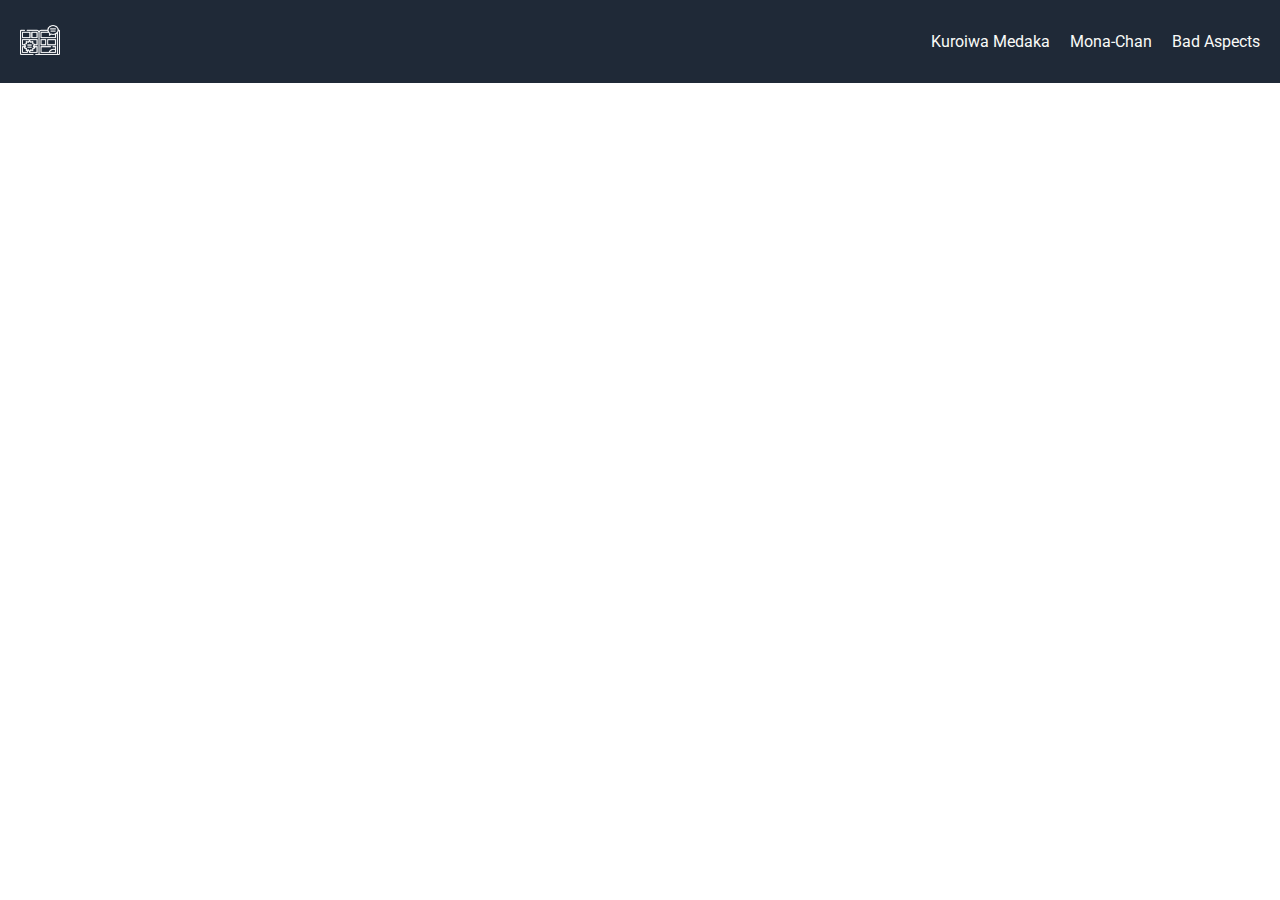
==== kuroiwa.html @ 552f50a6 "Added the characters page" ====
<!DOCTYPE html>
<html lang="en">
<head>
    <meta charset="UTF-8">
    <meta http-equiv="X-UA-Compatible" content="IE=edge">
    <meta name="viewport" content="width=device-width, initial-scale=1.0">
    <link rel="stylesheet" href="kuroiwa.css">
    <title>Kuroiwa Medaka</title>
</head>
<body>
    <div class="header">
        <div class="logo"><a href="index.html"><img src="resources/libro-comico.png" alt="manga-logo"></a></div>
        <div class="nav">
            <ul>
                <li><a href="not_found.html">Kuroiwa Medaka</a></li>
                <li><a href="not_found.html">Mona-Chan</a></li>
                <li><a href="not_found.html">Bad Aspects</a></li>
            </ul>
        </div>
    </div>
</body>
</html>
---- kuroiwa.css ----
@import url('https://fonts.googleapis.com/css2?family=Roboto:ital,wght@0,300;0,400;0,500;1,300;1,400&display=swap');

body {
    font-family: 'Roboto', sans-serif;
    display: flex;
    flex-direction: column;
    margin: 0px;
}

ul {
    list-style-type: none;
    display: flex;
    gap: 20px;
}

a {
    text-decoration: none;
    color: #f9faf8;
}

button:hover {
    cursor: pointer;
}

.header {
    display: flex;
    justify-content: space-between;
    align-items: center;
    padding: 16px 20px;
    background-color: #1f2937;
}

.logo img {
    height: 40px;
}
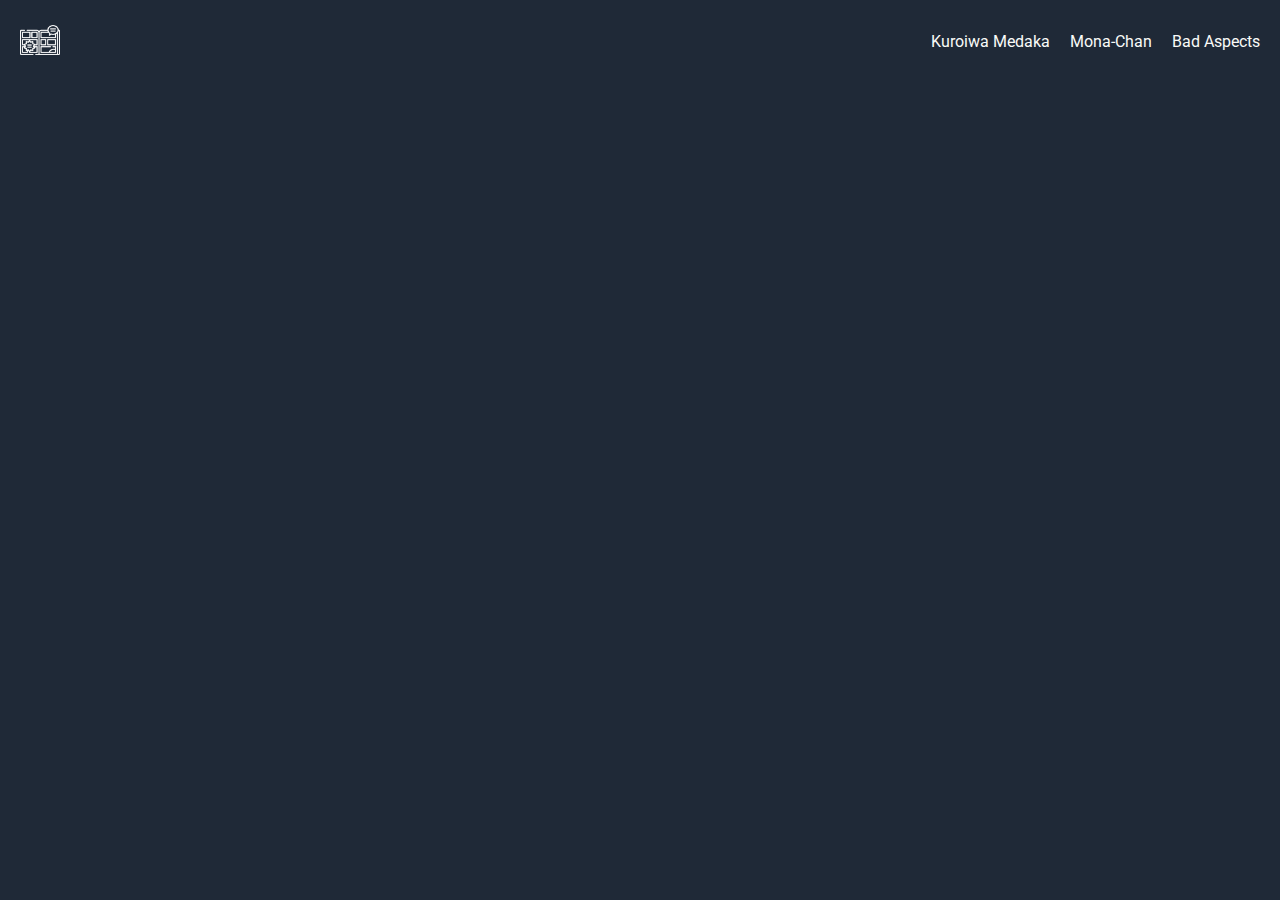
==== commit 6186f2bb: "Finished the Mona page" ====
--- a/kuroiwa.html
+++ b/kuroiwa.html
@@ -12,11 +12,14 @@
         <div class="logo"><a href="index.html"><img src="resources/libro-comico.png" alt="manga-logo"></a></div>
         <div class="nav">
             <ul>
-                <li><a href="not_found.html">Kuroiwa Medaka</a></li>
-                <li><a href="not_found.html">Mona-Chan</a></li>
+                <li><a href="#">Kuroiwa Medaka</a></li>
+                <li><a href="mona.html">Mona-Chan</a></li>
                 <li><a href="not_found.html">Bad Aspects</a></li>
             </ul>
         </div>
     </div>
+    <div class="container">
+        
+    </div>
 </body>
 </html>--- a/kuroiwa.css
+++ b/kuroiwa.css
@@ -5,6 +5,7 @@
     display: flex;
     flex-direction: column;
     margin: 0px;
+    background-color: #1f2937;
 }
 
 ul {
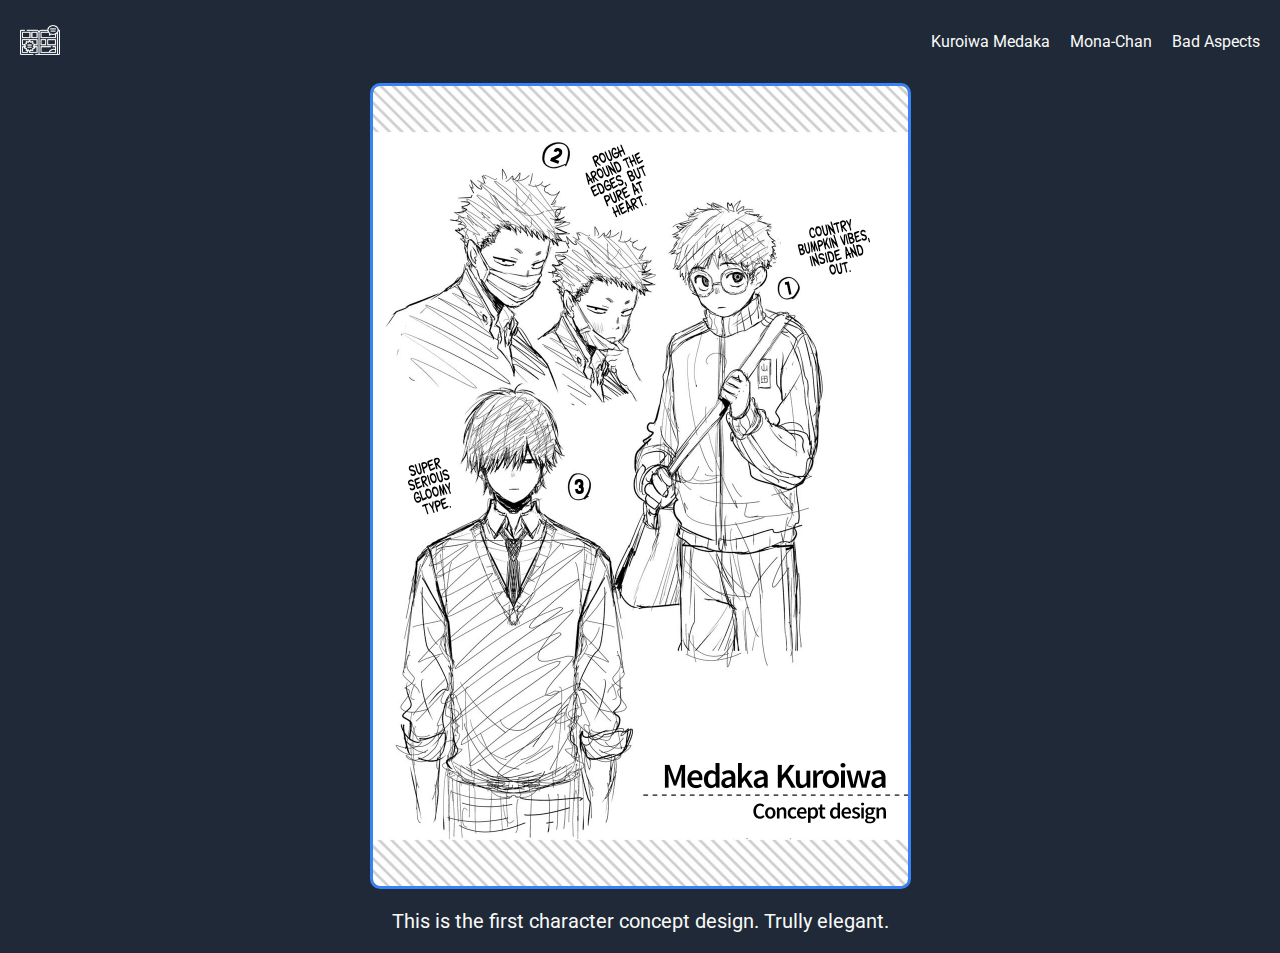
==== commit ff781fae: "Finished all" ====
--- a/kuroiwa.html
+++ b/kuroiwa.html
@@ -19,7 +19,8 @@
         </div>
     </div>
     <div class="container">
-        
+        <img src="/resources/kuroiwa_ilustration.png" alt="ilustration">
+        <p>This is the first character concept design. Trully elegant.</p>
     </div>
 </body>
 </html>--- a/kuroiwa.css
+++ b/kuroiwa.css
@@ -33,4 +33,22 @@
 
 .logo img {
     height: 40px;
-}+}
+
+.container img {
+    height: 800px;
+    width: auto;
+    border: 3px solid;
+    border-radius: 10px;
+    border-color: #3882f6;
+}
+
+.container {
+    display: flex;
+    flex-direction: column;
+    align-items: center;
+    justify-content: center;
+    text-align: center;
+    font-size: 20px;
+    color: #f9faf8;
+}
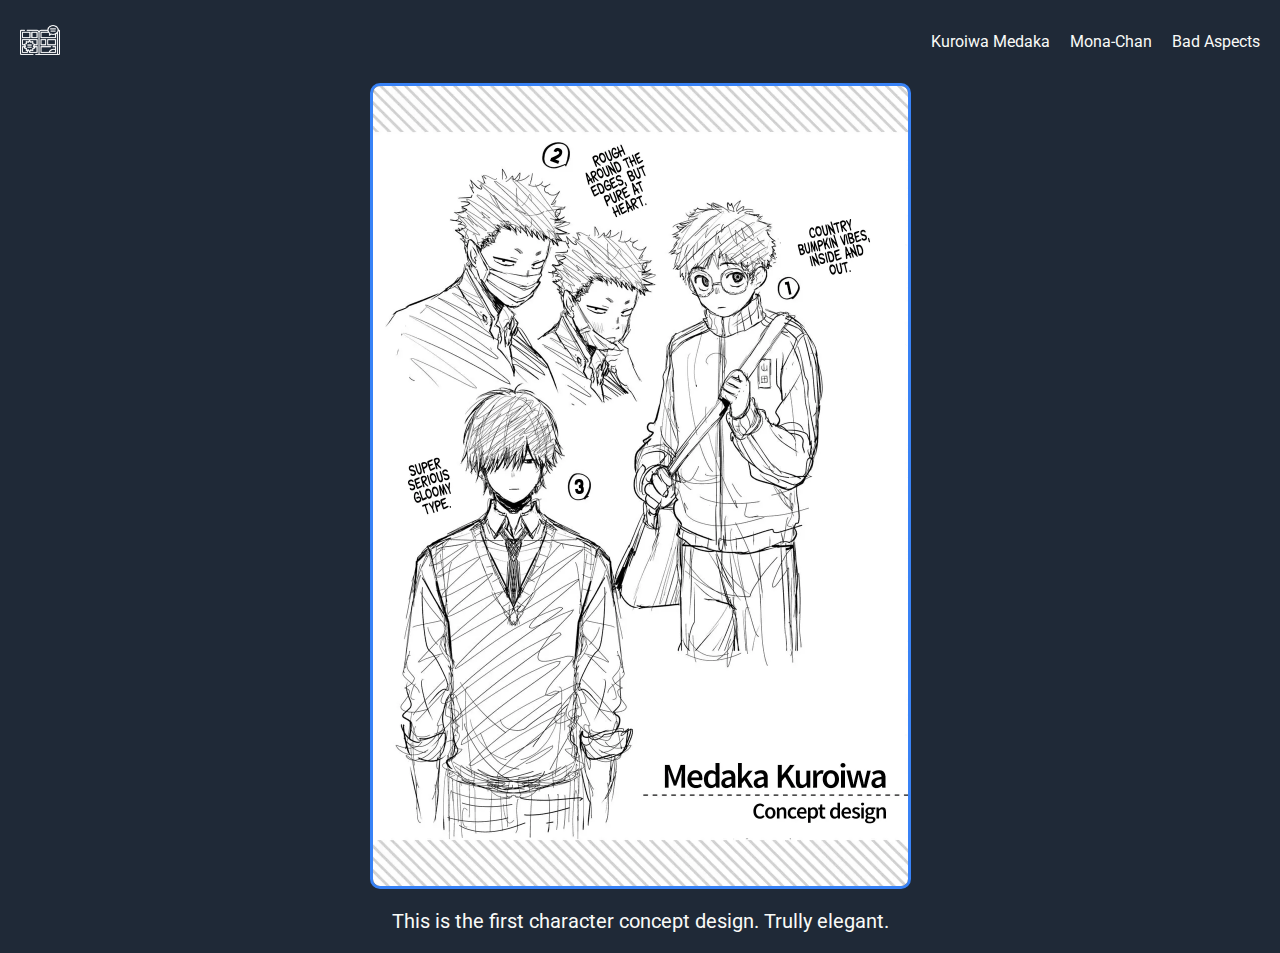
==== commit bd7a2196: "change the images fortmat" ====
--- a/kuroiwa.html
+++ b/kuroiwa.html
@@ -19,7 +19,7 @@
         </div>
     </div>
     <div class="container">
-        <img src="/resources/kuroiwa_ilustration.png" alt="ilustration">
+        <img src="/resources/kuroiwa_ilustration.webp" alt="ilustration">
         <p>This is the first character concept design. Trully elegant.</p>
     </div>
 </body>
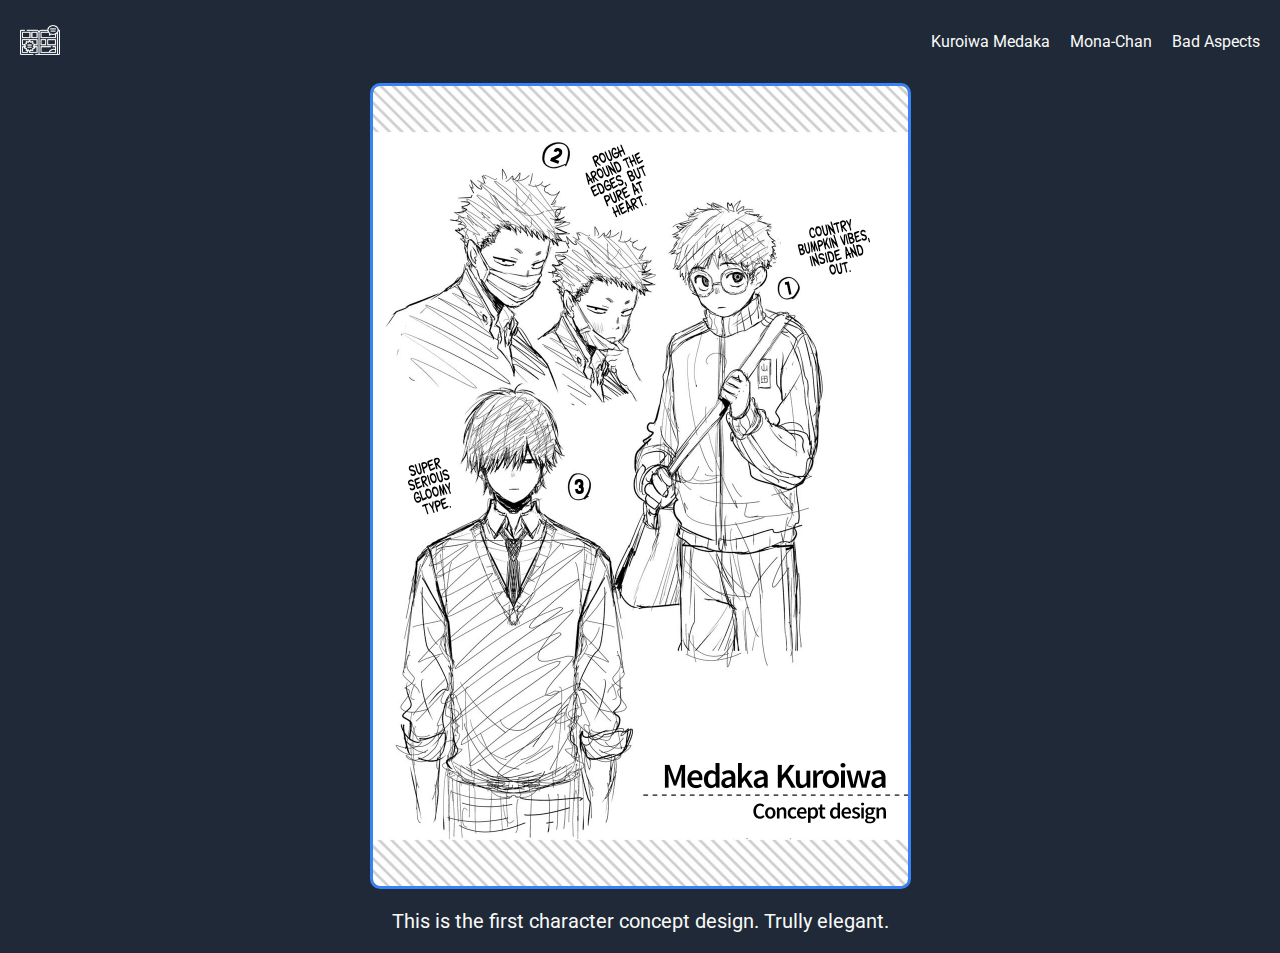
==== commit f3ecf82f: "Fixed images trouble" ====
--- a/kuroiwa.html
+++ b/kuroiwa.html
@@ -19,7 +19,7 @@
         </div>
     </div>
     <div class="container">
-        <img src="/resources/kuroiwa_ilustration.webp" alt="ilustration">
+        <img src="resources/kuroiwa_ilustration.png" alt="ilustration">
         <p>This is the first character concept design. Trully elegant.</p>
     </div>
 </body>
